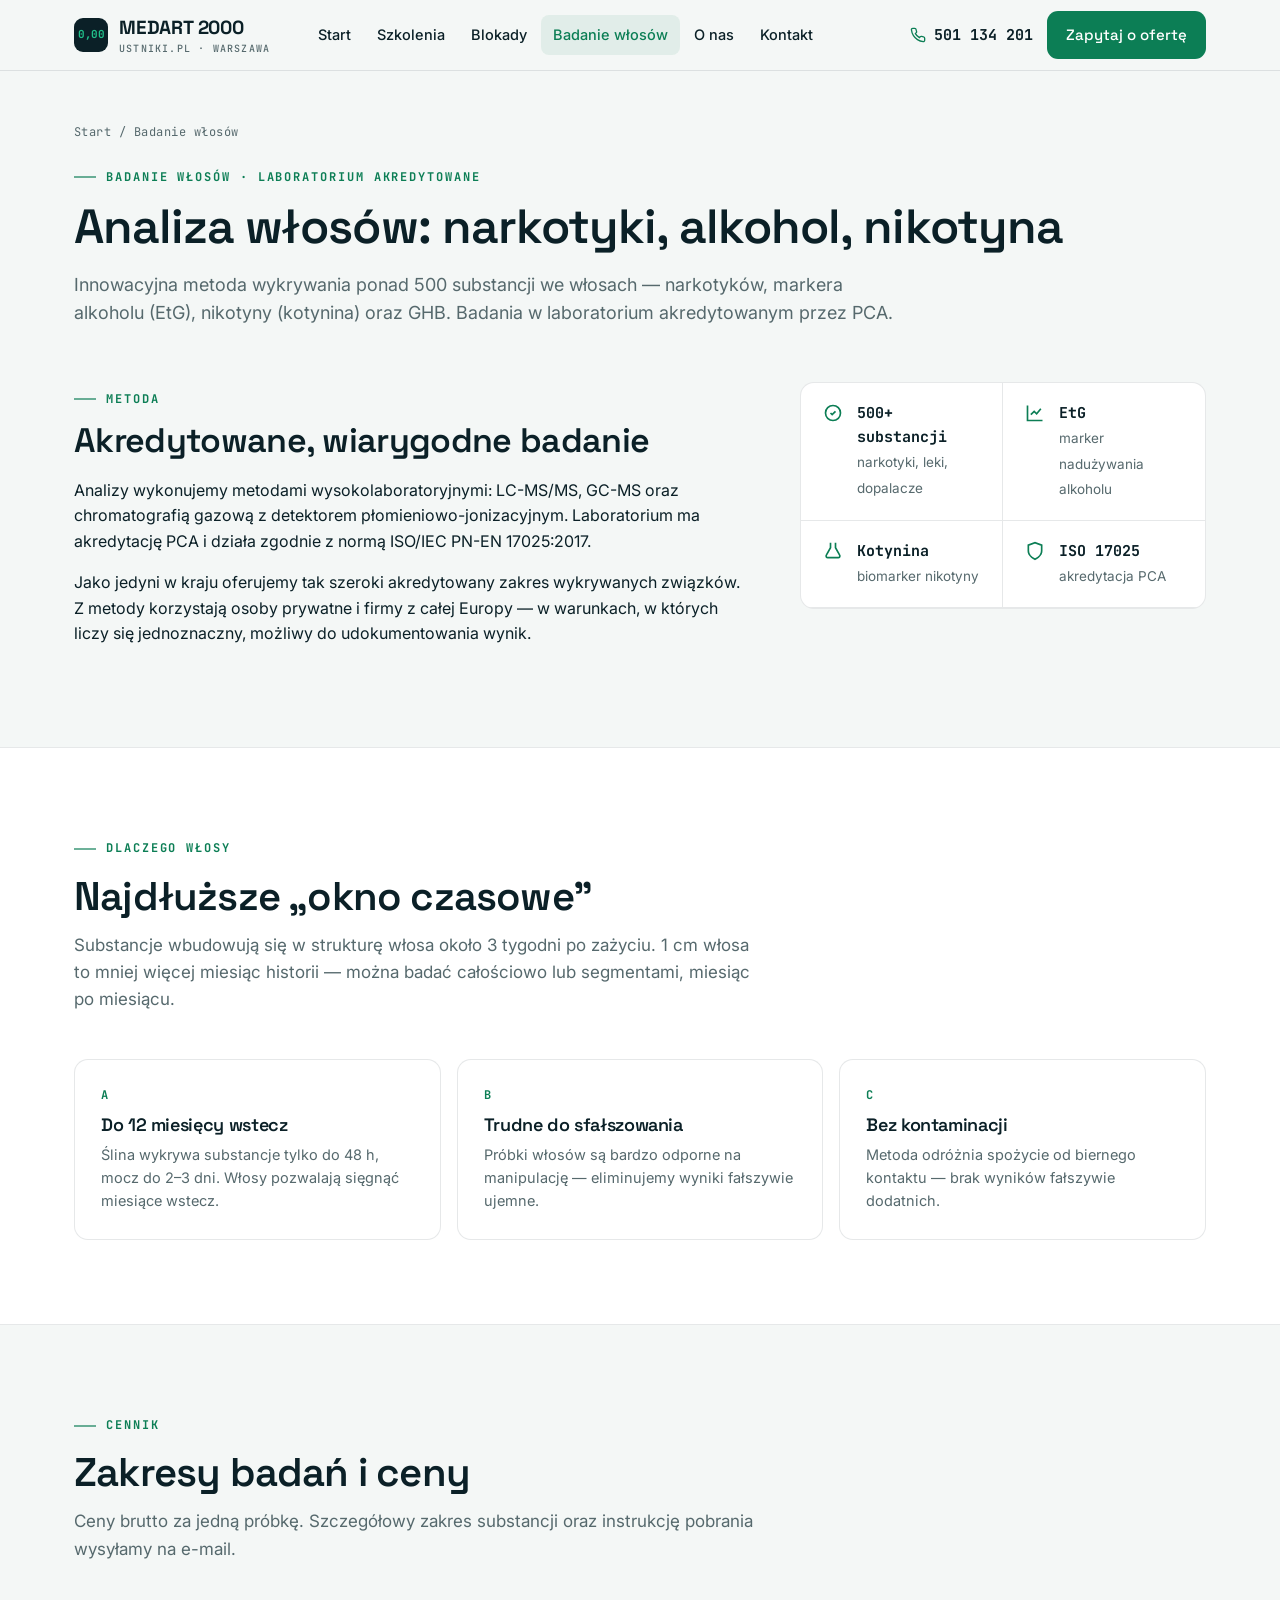
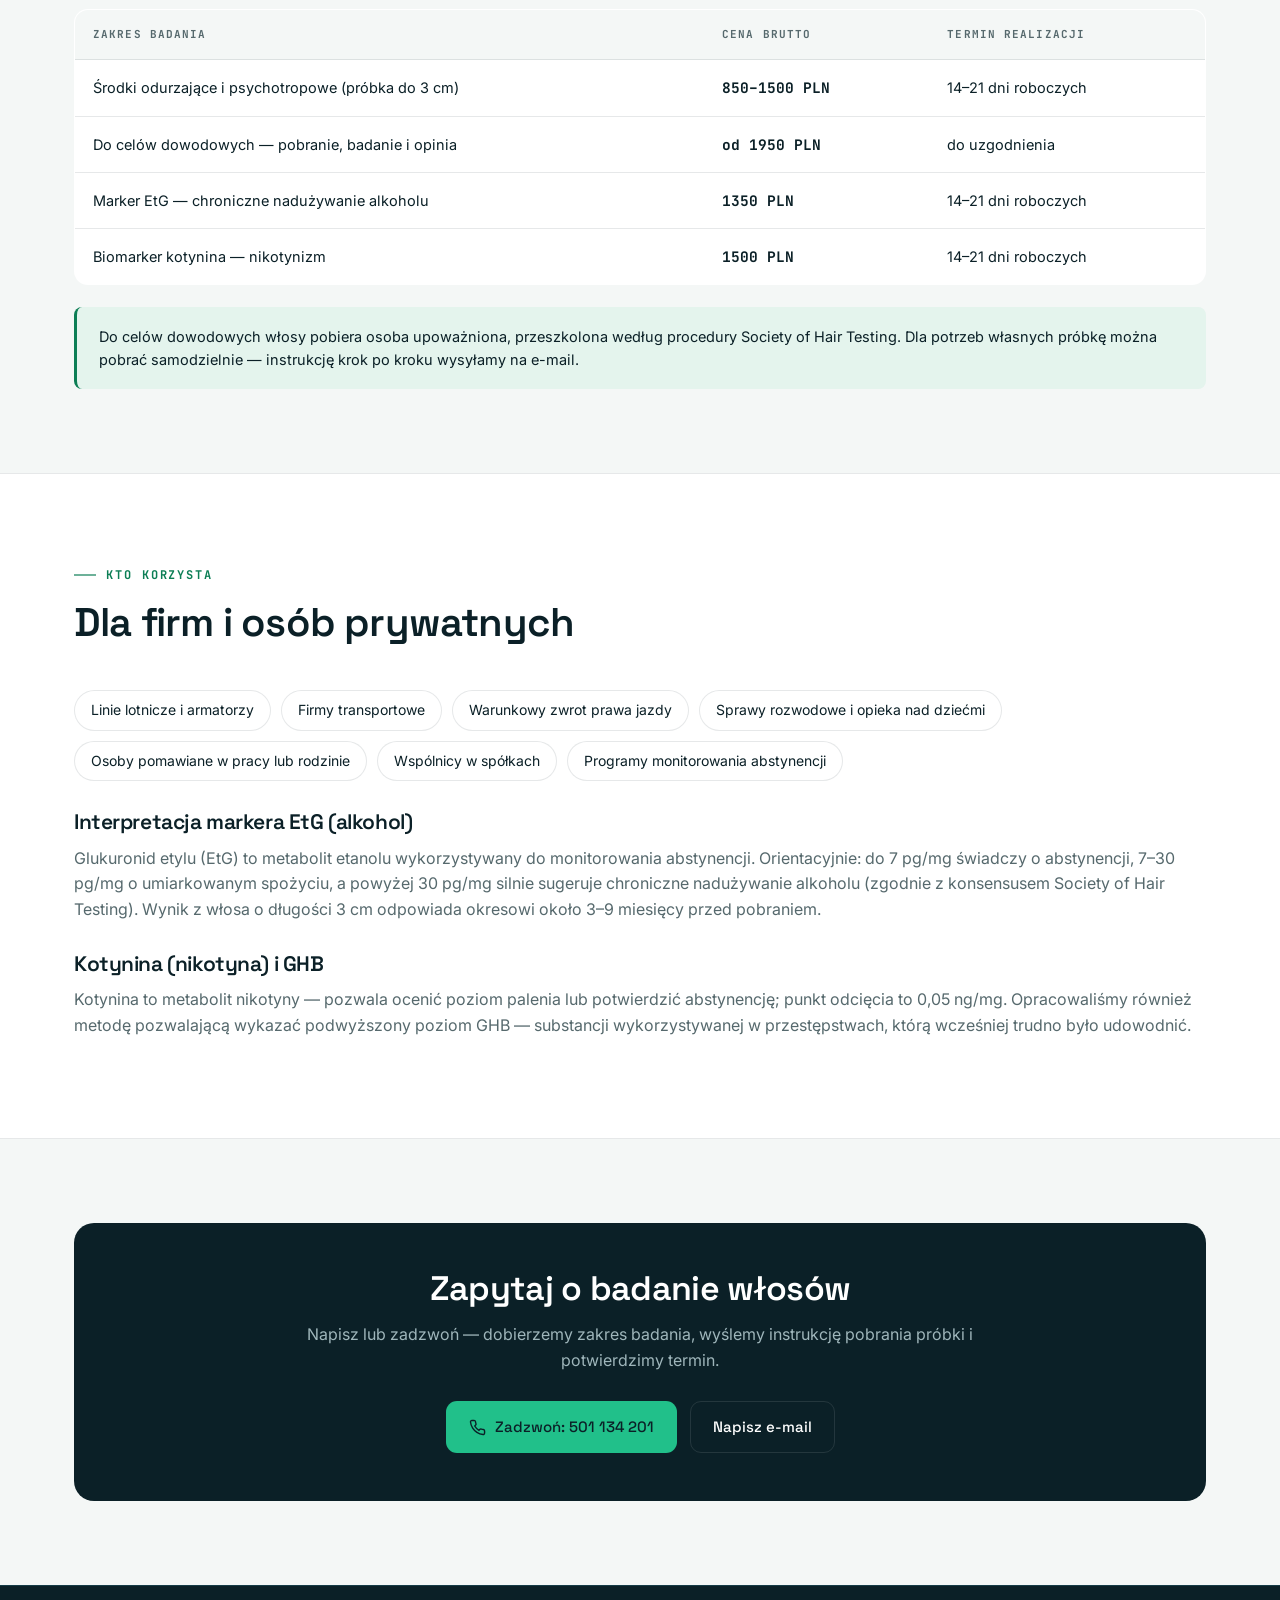
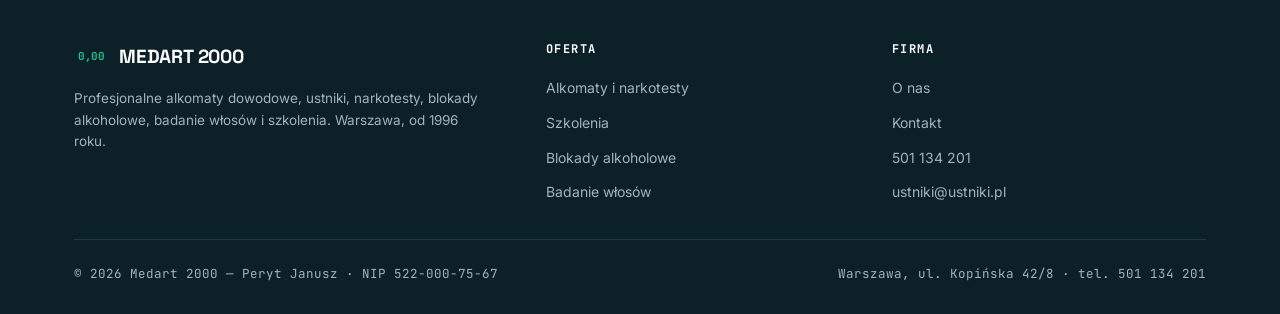
==== badanie-wlosow.html @ 9a1c4db0 "Rozbudowa: podstrony szkolenia, blokady, badanie włosów, o nas, kontakt + wspólny CSS/JS" ====
<!DOCTYPE html>
<html lang="pl">
<head>
<meta charset="UTF-8">
<meta name="viewport" content="width=device-width, initial-scale=1">
<title>Badanie włosów — narkotyki, alkohol (EtG), nikotyna | Medart 2000</title>
<meta name="description" content="Akredytowane (PCA, ISO 17025) badanie włosów na ponad 500 substancji: narkotyki, marker alkoholu EtG, kotynina, GHB. Cennik i terminy.">
<meta name="theme-color" content="#0B2027">
<meta property="og:title" content="Badanie włosów — narkotyki, alkohol (EtG), nikotyna | Medart 2000">
<meta property="og:description" content="Akredytowane (PCA, ISO 17025) badanie włosów na ponad 500 substancji: narkotyki, marker alkoholu EtG, kotynina, GHB. Cennik i terminy.">
<meta property="og:type" content="website">
<meta property="og:locale" content="pl_PL">
<link rel="preconnect" href="https://fonts.googleapis.com">
<link rel="preconnect" href="https://fonts.gstatic.com" crossorigin>
<link href="https://fonts.googleapis.com/css2?family=Space+Grotesk:wght@400;500;600;700&family=Inter:wght@400;500;600&family=JetBrains+Mono:wght@500;700&display=swap" rel="stylesheet">
<link rel="stylesheet" href="styles.css">
</head>
<body>
<header class="site-header">
  <div class="container">
    <nav class="nav" id="nav">
      <a href="index.html" class="brand" aria-label="Medart 2000 — strona główna">
        <span class="brand__mark"><span>0,00</span></span>
        <span>MEDART 2000<small>ustniki.pl · Warszawa</small></span>
      </a>
      <div class="nav__links"><a href="index.html">Start</a><a href="szkolenia.html">Szkolenia</a><a href="blokady.html">Blokady</a><a href="badanie-wlosow.html" class="is-active">Badanie włosów</a><a href="o-nas.html">O nas</a><a href="kontakt.html">Kontakt</a></div>
      <div class="nav__cta">
        <a href="tel:+48501134201" class="nav__phone" aria-label="Zadzwoń 501 134 201"><svg viewBox="0 0 24 24" fill="none" stroke="currentColor" stroke-width="2"><path d="M22 16.92v3a2 2 0 0 1-2.18 2 19.79 19.79 0 0 1-8.63-3.07 19.5 19.5 0 0 1-6-6 19.79 19.79 0 0 1-3.07-8.67A2 2 0 0 1 4.11 2h3a2 2 0 0 1 2 1.72c.13.96.36 1.9.7 2.81a2 2 0 0 1-.45 2.11L8.09 9.91a16 16 0 0 0 6 6l1.27-1.27a2 2 0 0 1 2.11-.45c.91.34 1.85.57 2.81.7A2 2 0 0 1 22 16.92z"/></svg><span>501 134 201</span></a>
        <a href="kontakt.html" class="btn btn--primary" style="padding:11px 18px">Zapytaj o ofertę</a>
        <button class="nav__toggle" id="navToggle" aria-label="Menu" aria-expanded="false"><span></span><span></span><span></span></button>
      </div>
    </nav>
  </div>
</header>
<main>

  <section class="page-header">
    <div class="container">
      <div class="reveal">
        <div class="breadcrumb"><a href="index.html">Start</a> / Badanie włosów</div>
        <span class="eyebrow">Badanie włosów · laboratorium akredytowane</span>
        <h1>Analiza włosów: narkotyki, alkohol, nikotyna</h1>
        <p class="lead">Innowacyjna metoda wykrywania ponad 500 substancji we włosach — narkotyków, markera alkoholu (EtG), nikotyny (kotynina) oraz GHB. Badania w laboratorium akredytowanym przez PCA.</p>
      </div>
    </div>
  </section>

  <section class="section" style="padding-top:48px">
    <div class="container">
      <div class="split">
        <div class="reveal prose">
          <span class="eyebrow">Metoda</span>
          <h2 style="font-size:clamp(24px,3vw,34px);margin:14px 0 18px">Akredytowane, wiarygodne badanie</h2>
          <p>Analizy wykonujemy metodami wysokolaboratoryjnymi: LC-MS/MS, GC-MS oraz chromatografią gazową z detektorem płomieniowo-jonizacyjnym. Laboratorium ma akredytację PCA i działa zgodnie z normą ISO/IEC PN-EN 17025:2017.</p>
          <p>Jako jedyni w kraju oferujemy tak szeroki akredytowany zakres wykrywanych związków. Z metody korzystają osoby prywatne i firmy z całej Europy — w warunkach, w których liczy się jednoznaczny, możliwy do udokumentowania wynik.</p>
        </div>
        <div class="reveal">
          <div class="specs">
            <div class="spec"><svg class="ico" viewBox="0 0 24 24" fill="none" stroke="currentColor" stroke-width="2"><circle cx="12" cy="12" r="9"/><path d="M9 12l2 2 4-4"/></svg><div><b>500+ substancji</b><span>narkotyki, leki, dopalacze</span></div></div>
            <div class="spec"><svg class="ico" viewBox="0 0 24 24" fill="none" stroke="currentColor" stroke-width="2"><path d="M3 3v18h18"/><path d="M7 14l4-4 3 3 5-6"/></svg><div><b>EtG</b><span>marker nadużywania alkoholu</span></div></div>
            <div class="spec"><svg class="ico" viewBox="0 0 24 24" fill="none" stroke="currentColor" stroke-width="2"><path d="M9 2v6l-5 9a2 2 0 0 0 2 3h12a2 2 0 0 0 2-3l-5-9V2"/></svg><div><b>Kotynina</b><span>biomarker nikotyny</span></div></div>
            <div class="spec"><svg class="ico" viewBox="0 0 24 24" fill="none" stroke="currentColor" stroke-width="2"><path d="M12 22s8-4 8-10V5l-8-3-8 3v7c0 6 8 10 8 10z"/></svg><div><b>ISO 17025</b><span>akredytacja PCA</span></div></div>
          </div>
        </div>
      </div>
    </div>
  </section>

  <section class="section section--alt">
    <div class="container">
      <div class="section__head reveal"><span class="eyebrow">Dlaczego włosy</span><h2>Najdłuższe „okno czasowe"</h2><p>Substancje wbudowują się w strukturę włosa około 3 tygodni po zażyciu. 1 cm włosa to mniej więcej miesiąc historii — można badać całościowo lub segmentami, miesiąc po miesiącu.</p></div>
      <div class="cards-3">
        <div class="fcard reveal"><span class="fcard__no">A</span><h3>Do 12 miesięcy wstecz</h3><p>Ślina wykrywa substancje tylko do 48 h, mocz do 2–3 dni. Włosy pozwalają sięgnąć miesiące wstecz.</p></div>
        <div class="fcard reveal"><span class="fcard__no">B</span><h3>Trudne do sfałszowania</h3><p>Próbki włosów są bardzo odporne na manipulację — eliminujemy wyniki fałszywie ujemne.</p></div>
        <div class="fcard reveal"><span class="fcard__no">C</span><h3>Bez kontaminacji</h3><p>Metoda odróżnia spożycie od biernego kontaktu — brak wyników fałszywie dodatnich.</p></div>
      </div>
    </div>
  </section>

  <section class="section">
    <div class="container">
      <div class="section__head reveal"><span class="eyebrow">Cennik</span><h2>Zakresy badań i ceny</h2><p>Ceny brutto za jedną próbkę. Szczegółowy zakres substancji oraz instrukcję pobrania wysyłamy na e-mail.</p></div>
      <div class="reveal" style="overflow-x:auto">
      <table class="ptable">
        <thead><tr><th>Zakres badania</th><th>Cena brutto</th><th>Termin realizacji</th></tr></thead>
        <tbody>
          <tr><td>Środki odurzające i psychotropowe (próbka do 3 cm)</td><td class="price">850–1500 PLN</td><td>14–21 dni roboczych</td></tr>
          <tr><td>Do celów dowodowych — pobranie, badanie i opinia</td><td class="price">od 1950 PLN</td><td>do uzgodnienia</td></tr>
          <tr><td>Marker EtG — chroniczne nadużywanie alkoholu</td><td class="price">1350 PLN</td><td>14–21 dni roboczych</td></tr>
          <tr><td>Biomarker kotynina — nikotynizm</td><td class="price">1500 PLN</td><td>14–21 dni roboczych</td></tr>
        </tbody>
      </table>
      </div>
      <div class="note reveal" style="margin-top:22px">Do celów dowodowych włosy pobiera osoba upoważniona, przeszkolona według procedury Society of Hair Testing. Dla potrzeb własnych próbkę można pobrać samodzielnie — instrukcję krok po kroku wysyłamy na e-mail.</div>
    </div>
  </section>

  <section class="section section--alt">
    <div class="container">
      <div class="section__head reveal"><span class="eyebrow">Kto korzysta</span><h2>Dla firm i osób prywatnych</h2></div>
      <div class="pills reveal">
        <span class="pill">Linie lotnicze i armatorzy</span>
        <span class="pill">Firmy transportowe</span>
        <span class="pill">Warunkowy zwrot prawa jazdy</span>
        <span class="pill">Sprawy rozwodowe i opieka nad dziećmi</span>
        <span class="pill">Osoby pomawiane w pracy lub rodzinie</span>
        <span class="pill">Wspólnicy w spółkach</span>
        <span class="pill">Programy monitorowania abstynencji</span>
      </div>
      <div class="prose reveal" style="margin-top:30px;max-width:none">
        <h3>Interpretacja markera EtG (alkohol)</h3>
        <p class="muted">Glukuronid etylu (EtG) to metabolit etanolu wykorzystywany do monitorowania abstynencji. Orientacyjnie: do 7 pg/mg świadczy o abstynencji, 7–30 pg/mg o umiarkowanym spożyciu, a powyżej 30 pg/mg silnie sugeruje chroniczne nadużywanie alkoholu (zgodnie z konsensusem Society of Hair Testing). Wynik z włosa o długości 3 cm odpowiada okresowi około 3–9 miesięcy przed pobraniem.</p>
        <h3>Kotynina (nikotyna) i GHB</h3>
        <p class="muted">Kotynina to metabolit nikotyny — pozwala ocenić poziom palenia lub potwierdzić abstynencję; punkt odcięcia to 0,05 ng/mg. Opracowaliśmy również metodę pozwalającą wykazać podwyższony poziom GHB — substancji wykorzystywanej w przestępstwach, którą wcześniej trudno było udowodnić.</p>
      </div>
    </div>
  </section>

  <section class="section">
    <div class="container">
      <div class="cta-band reveal">
        <h2>Zapytaj o badanie włosów</h2>
        <p>Napisz lub zadzwoń — dobierzemy zakres badania, wyślemy instrukcję pobrania próbki i potwierdzimy termin.</p>
        <div class="hero__actions">
          <a href="tel:+48501134201" class="btn btn--on-dark"><svg viewBox="0 0 24 24" fill="none" stroke="currentColor" stroke-width="2"><path d="M22 16.92v3a2 2 0 0 1-2.18 2 19.79 19.79 0 0 1-8.63-3.07 19.5 19.5 0 0 1-6-6 19.79 19.79 0 0 1-3.07-8.67A2 2 0 0 1 4.11 2h3a2 2 0 0 1 2 1.72c.13.96.36 1.9.7 2.81a2 2 0 0 1-.45 2.11L8.09 9.91a16 16 0 0 0 6 6l1.27-1.27a2 2 0 0 1 2.11-.45c.91.34 1.85.57 2.81.7A2 2 0 0 1 22 16.92z"/></svg>Zadzwoń: 501 134 201</a>
          <a href="mailto:ustniki@ustniki.pl?subject=Zapytanie%20o%20ofertę" class="btn btn--line-dark">Napisz e-mail</a>
        </div>
      </div>
    </div>
  </section>
</main>
<footer class="footer">
  <div class="container">
    <div class="footer__top">
      <div class="footer__brand">
        <span class="brand"><span class="brand__mark"><span>0,00</span></span><span>MEDART 2000</span></span>
        <p>Profesjonalne alkomaty dowodowe, ustniki, narkotesty, blokady alkoholowe, badanie włosów i szkolenia. Warszawa, od 1996 roku.</p>
      </div>
      <div>
        <h4>Oferta</h4>
        <ul>
          <li><a href="index.html#produkty">Alkomaty i narkotesty</a></li>
          <li><a href="szkolenia.html">Szkolenia</a></li>
          <li><a href="blokady.html">Blokady alkoholowe</a></li>
          <li><a href="badanie-wlosow.html">Badanie włosów</a></li>
        </ul>
      </div>
      <div>
        <h4>Firma</h4>
        <ul>
          <li><a href="o-nas.html">O nas</a></li>
          <li><a href="kontakt.html">Kontakt</a></li>
          <li><a href="tel:+48501134201">501 134 201</a></li>
          <li><a href="mailto:ustniki@ustniki.pl">ustniki@ustniki.pl</a></li>
        </ul>
      </div>
    </div>
    <div class="footer__legal">
      <span>© <span id="year"></span> Medart 2000 — Peryt Janusz · NIP 522-000-75-67</span>
      <span>Warszawa, ul. Kopińska 42/8 · tel. 501 134 201</span>
    </div>
  </div>
</footer>
<script src="script.js"></script>
</body>
</html>
---- styles.css ----
:root{
  --ink:#0B2027; --ink-2:#0F2A33; --ink-3:#163C47;
  --paper:#F4F7F6; --paper-2:#FFFFFF;
  --signal:#21C08A; --signal-deep:#0C7E55; --signal-soft:#E4F4ED;
  --amber:#E5A341; --danger:#E2603F;
  --ink-text:#0B2027; --muted:#56696D; --muted-d:#9FB6BB;
  --line:rgba(11,32,39,.10); --line-d:rgba(255,255,255,.10);
  --radius:14px; --radius-lg:20px; --container:1180px;
  --ease:cubic-bezier(.2,.7,.2,1);
}
*{box-sizing:border-box}
html{scroll-behavior:smooth}
body{margin:0;background:var(--paper);color:var(--ink-text);font-family:"Inter",system-ui,sans-serif;font-size:16px;line-height:1.6;-webkit-font-smoothing:antialiased;text-rendering:optimizeLegibility}
h1,h2,h3{font-family:"Space Grotesk",sans-serif;font-weight:600;line-height:1.08;letter-spacing:-.02em;margin:0}
p{margin:0}
a{color:inherit;text-decoration:none}
img{display:block;max-width:100%}
.container{max-width:var(--container);margin:0 auto;padding:0 24px}

.eyebrow{font-family:"JetBrains Mono",monospace;font-size:12px;font-weight:700;letter-spacing:.16em;text-transform:uppercase;color:var(--signal-deep);display:inline-flex;align-items:center;gap:10px}
.eyebrow::before{content:"";width:22px;height:2px;background:currentColor;opacity:.6}
.eyebrow--light{color:var(--signal)}

.btn{display:inline-flex;align-items:center;gap:9px;font-family:"Space Grotesk",sans-serif;font-weight:500;font-size:15px;padding:13px 22px;border-radius:11px;border:1.5px solid transparent;cursor:pointer;transition:transform .15s var(--ease),background .15s,border-color .15s,color .15s;white-space:nowrap}
.btn svg{width:17px;height:17px}
.btn--primary{background:var(--signal-deep);color:#fff}
.btn--primary:hover{background:#0a6c49;transform:translateY(-2px)}
.btn--ghost{border-color:var(--line);color:var(--ink-text);background:transparent}
.btn--ghost:hover{border-color:var(--ink-text);transform:translateY(-2px)}
.btn--on-dark{background:var(--signal);color:var(--ink)}
.btn--on-dark:hover{background:#37d49e;transform:translateY(-2px)}
.btn--line-dark{border-color:var(--line-d);color:#fff}
.btn--line-dark:hover{border-color:#fff;transform:translateY(-2px)}
:focus-visible{outline:3px solid var(--signal);outline-offset:3px;border-radius:6px}

/* HEADER */
.site-header{position:sticky;top:0;z-index:50;background:rgba(244,247,246,.86);backdrop-filter:blur(12px);border-bottom:1px solid var(--line)}
.nav{display:flex;align-items:center;gap:28px;height:70px}
.brand{display:flex;align-items:center;gap:11px;font-family:"Space Grotesk",sans-serif;font-weight:700;font-size:19px;letter-spacing:-.01em}
.brand__mark{width:34px;height:34px;border-radius:9px;background:var(--ink);display:grid;place-items:center;flex:none}
.brand__mark span{font-family:"JetBrains Mono",monospace;color:var(--signal);font-size:11px;font-weight:700;letter-spacing:-.5px}
.brand small{display:block;font-family:"JetBrains Mono",monospace;font-weight:500;font-size:10px;letter-spacing:.12em;color:var(--muted);text-transform:uppercase;margin-top:-2px}
.nav__links{display:flex;gap:2px;margin-left:8px}
.nav__links a{font-size:14.5px;font-weight:500;padding:8px 12px;border-radius:8px;color:var(--ink-text);transition:background .15s,color .15s}
.nav__links a:hover{background:rgba(11,32,39,.05)}
.nav__links a.is-active{color:var(--signal-deep);background:rgba(12,126,85,.08)}
.nav__cta{margin-left:auto;display:flex;align-items:center;gap:14px}
.nav__phone{display:inline-flex;align-items:center;gap:8px;font-family:"JetBrains Mono",monospace;font-weight:700;font-size:15px;color:var(--ink-text)}
.nav__phone svg{width:16px;height:16px;color:var(--signal-deep)}
.nav__toggle{display:none;background:none;border:1px solid var(--line);border-radius:9px;width:42px;height:42px;cursor:pointer}
.nav__toggle span{display:block;width:18px;height:2px;background:var(--ink);margin:3px auto;transition:.2s}

/* HERO */
.hero{padding:64px 0 72px;position:relative;overflow:hidden}
.hero__grid{display:grid;grid-template-columns:1.05fr .95fr;gap:56px;align-items:center}
.hero h1{font-size:clamp(34px,5vw,58px);margin:18px 0 0}
.hero h1 em{font-style:normal;color:var(--signal-deep)}
.hero__lead{font-size:18px;color:var(--muted);margin-top:20px;max-width:32em}
.hero__actions{display:flex;gap:13px;margin-top:30px;flex-wrap:wrap}
.hero__meta{display:flex;gap:26px;margin-top:34px;flex-wrap:wrap}
.hero__meta div{display:flex;flex-direction:column}
.hero__meta dt{font-family:"JetBrains Mono",monospace;font-size:22px;font-weight:700;color:var(--ink-text)}
.hero__meta dd{margin:0;font-size:13px;color:var(--muted)}

/* SYGNATURA: wyświetlacz alkomatu */
.device{background:linear-gradient(165deg,#13333D,#0B2027);border:1px solid var(--ink-3);border-radius:var(--radius-lg);padding:26px;box-shadow:0 30px 60px -24px rgba(11,32,39,.55);position:relative}
.device__top{display:flex;align-items:center;justify-content:space-between;font-family:"JetBrains Mono",monospace;font-size:11px;letter-spacing:.14em;color:var(--muted-d);text-transform:uppercase}
.device__top .live{display:inline-flex;align-items:center;gap:7px;color:var(--signal)}
.live .dot{width:8px;height:8px;border-radius:50%;background:var(--signal);box-shadow:0 0 0 0 rgba(33,192,138,.6);animation:pulse 2.4s infinite}
@keyframes pulse{0%{box-shadow:0 0 0 0 rgba(33,192,138,.5)}70%{box-shadow:0 0 0 9px rgba(33,192,138,0)}100%{box-shadow:0 0 0 0 rgba(33,192,138,0)}}
.device__screen{margin:18px 0 16px;background:#081A20;border:1px solid var(--ink-3);border-radius:12px;padding:26px 24px;text-align:center;position:relative;overflow:hidden}
.device__screen::after{content:"";position:absolute;inset:0;background:linear-gradient(90deg,transparent,rgba(33,192,138,.10),transparent);transform:translateX(-120%);animation:scan 5s var(--ease) infinite}
@keyframes scan{0%,60%{transform:translateX(-120%)}80%,100%{transform:translateX(120%)}}
.device__val{font-family:"JetBrains Mono",monospace;font-weight:700;font-size:clamp(46px,9vw,68px);color:var(--signal);line-height:1;letter-spacing:1px;text-shadow:0 0 22px rgba(33,192,138,.35)}
.device__val .unit{font-size:.4em;color:var(--muted-d);margin-left:6px}
.device__status{margin-top:10px;font-family:"JetBrains Mono",monospace;font-size:13px;letter-spacing:.12em;color:var(--muted-d)}
.device__status strong{color:var(--signal)}
.scale{margin-top:4px}
.scale__track{position:relative;height:34px;margin:14px 6px 6px}
.scale__line{position:absolute;top:50%;left:0;right:0;height:2px;background:var(--ink-3)}
.scale__tick{position:absolute;top:50%;width:1px;height:9px;background:var(--muted-d);transform:translateY(-50%);opacity:.5}
.scale__thr{position:absolute;top:50%;width:2px;height:16px;transform:translate(-50%,-50%)}
.scale__thr--a{background:var(--amber)}
.scale__thr--b{background:var(--danger)}
.scale__thr label{position:absolute;top:-18px;left:50%;transform:translateX(-50%);font-family:"JetBrains Mono",monospace;font-size:9px;letter-spacing:.05em;white-space:nowrap}
.scale__thr--a label{color:var(--amber)}
.scale__thr--b label{color:var(--danger)}
.scale__marker{position:absolute;top:50%;left:2%;width:13px;height:13px;border-radius:50%;background:var(--signal);transform:translate(-50%,-50%);box-shadow:0 0 14px rgba(33,192,138,.7);border:2px solid #081A20}
.scale__ends{display:flex;justify-content:space-between;font-family:"JetBrains Mono",monospace;font-size:10px;color:var(--muted-d)}
.device__foot{margin-top:18px;padding-top:16px;border-top:1px solid var(--ink-3);font-size:12.5px;color:var(--muted-d);display:flex;align-items:center;gap:9px}
.device__foot svg{width:15px;height:15px;color:var(--signal);flex:none}

/* TRUST STRIP */
.trust{border-top:1px solid var(--line);border-bottom:1px solid var(--line);background:var(--paper-2)}
.trust__grid{display:grid;grid-template-columns:repeat(4,1fr);gap:0}
.trust__item{padding:26px 24px;display:flex;flex-direction:column;gap:6px}
.trust__item:not(:last-child){border-right:1px solid var(--line)}
.trust__item h3{font-size:16px}
.trust__item p{font-size:13.5px;color:var(--muted)}
.trust__item .ico{width:26px;height:26px;color:var(--signal-deep);margin-bottom:6px}

/* SECTIONS */
.section{padding:84px 0}
.section--dark{background:var(--ink);color:#fff}
.section--dark h2{color:#fff}
.section--alt{background:var(--paper-2);border-top:1px solid var(--line);border-bottom:1px solid var(--line)}
.section__head{max-width:680px;margin-bottom:46px}
.section__head--center{margin-left:auto;margin-right:auto;text-align:center}
.section__head--center .eyebrow{justify-content:center}
.section__head h2{font-size:clamp(27px,3.6vw,40px);margin-top:16px}
.section__head p{color:var(--muted);font-size:17px;margin-top:14px}
.section--dark .section__head p{color:var(--muted-d)}

/* kategorie */
.cats{display:grid;grid-template-columns:repeat(3,1fr);gap:16px}
.cat{border:1px solid var(--line);border-radius:var(--radius);padding:24px;background:var(--paper-2);transition:transform .18s var(--ease),border-color .18s,box-shadow .18s;display:flex;flex-direction:column;gap:8px}
.cat:hover{transform:translateY(-3px);border-color:var(--signal);box-shadow:0 18px 36px -22px rgba(11,32,39,.4)}
.cat__no{font-family:"JetBrains Mono",monospace;font-size:12px;color:var(--muted);letter-spacing:.1em}
.cat h3{font-size:19px;margin-top:4px}
.cat p{font-size:14px;color:var(--muted)}
.cat__go{margin-top:auto;padding-top:12px;font-family:"JetBrains Mono",monospace;font-size:12.5px;font-weight:700;color:var(--signal-deep);display:inline-flex;align-items:center;gap:7px}
.cat__go svg{width:14px;height:14px;transition:transform .15s}
.cat:hover .cat__go svg{transform:translateX(4px)}

/* produkty */
.products{display:grid;grid-template-columns:repeat(3,1fr);gap:18px}
.product{background:var(--paper-2);border:1px solid var(--line);border-radius:var(--radius);overflow:hidden;display:flex;flex-direction:column;transition:transform .18s var(--ease),box-shadow .18s,border-color .18s}
.product:hover{transform:translateY(-3px);box-shadow:0 20px 40px -24px rgba(11,32,39,.45);border-color:var(--line)}
.product__media{height:180px;background:#fff;display:grid;place-items:center;padding:18px;border-bottom:1px solid var(--line);position:relative;overflow:hidden}
.product__media img{max-height:100%;max-width:100%;width:auto;height:auto;object-fit:contain}
.product__tag{position:absolute;top:12px;left:12px;font-family:"JetBrains Mono",monospace;font-size:10px;font-weight:700;letter-spacing:.08em;text-transform:uppercase;background:var(--signal-soft);color:var(--signal-deep);padding:4px 9px;border-radius:6px}
.product__body{padding:18px 18px 20px;display:flex;flex-direction:column;gap:10px;flex:1}
.product__cat{font-family:"JetBrains Mono",monospace;font-size:11px;letter-spacing:.08em;text-transform:uppercase;color:var(--muted)}
.product h3{font-size:17px;line-height:1.22}
.product__note{font-size:13px;color:var(--muted)}
.product__foot{margin-top:auto;display:flex;align-items:center;justify-content:space-between;gap:10px;padding-top:8px}
.product__price{font-family:"JetBrains Mono",monospace;font-weight:700;font-size:19px;color:var(--ink-text)}
.product__price small{font-size:11px;color:var(--muted);font-weight:500}
.product__ask{font-family:"Space Grotesk",sans-serif;font-weight:500;font-size:13.5px;color:var(--signal-deep);border:1.5px solid var(--line);padding:9px 14px;border-radius:9px;transition:.15s}
.product__ask:hover{border-color:var(--signal-deep);background:var(--signal-deep);color:#fff}
.products__more{text-align:center;margin-top:36px}

/* usługi (dark) */
.services{display:grid;grid-template-columns:repeat(2,1fr);gap:16px}
.service{border:1px solid var(--line-d);border-radius:var(--radius);padding:28px;background:var(--ink-2);transition:border-color .18s,transform .18s;display:flex;flex-direction:column}
.service:hover{border-color:var(--signal);transform:translateY(-3px)}
.service .ico{width:30px;height:30px;color:var(--signal);margin-bottom:14px}
.service h3{font-size:20px;color:#fff}
.service p{font-size:14.5px;color:var(--muted-d);margin-top:10px}
.service .cat__go{color:var(--signal)}

/* why / split */
.why{display:grid;grid-template-columns:1fr 1fr;gap:56px;align-items:center}
.why__list{display:flex;flex-direction:column;gap:20px;margin-top:28px}
.why__item{display:flex;gap:16px}
.why__item .num{font-family:"JetBrains Mono",monospace;font-weight:700;color:var(--signal-deep);font-size:14px;padding-top:2px;flex:none}
.why__item h3{font-size:17px}
.why__item p{font-size:14.5px;color:var(--muted);margin-top:3px}
.why__panel{background:var(--ink);border-radius:var(--radius-lg);padding:36px;color:#fff}
.why__panel .eyebrow{margin-bottom:14px}
.why__quote{font-family:"Space Grotesk",sans-serif;font-size:22px;line-height:1.32;font-weight:500}
.why__sign{margin-top:22px;font-size:14px;color:var(--muted-d);font-family:"JetBrains Mono",monospace}

/* ---------- KOMPONENTY PODSTRON ---------- */
.page-header{padding:52px 0 6px}
.breadcrumb{font-family:"JetBrains Mono",monospace;font-size:12px;color:var(--muted);margin-bottom:18px;letter-spacing:.04em}
.breadcrumb a:hover{color:var(--signal-deep)}
.page-header h1{font-size:clamp(30px,4.4vw,48px);margin-top:14px}
.page-header .lead{font-size:18px;color:var(--muted);margin-top:18px;max-width:46em}

.prose{max-width:50em}
.prose p{margin:0 0 16px}
.prose p.muted{color:var(--muted)}
.prose h3{font-size:21px;margin:30px 0 12px}

.split{display:grid;grid-template-columns:1.25fr .75fr;gap:48px;align-items:start}

.cards-2{display:grid;grid-template-columns:repeat(2,1fr);gap:16px}
.cards-3{display:grid;grid-template-columns:repeat(3,1fr);gap:16px}
.fcard{border:1px solid var(--line);border-radius:var(--radius);padding:26px;background:var(--paper-2);display:flex;flex-direction:column;gap:9px}
.fcard__no{font-family:"JetBrains Mono",monospace;font-size:12px;color:var(--signal-deep);letter-spacing:.1em;font-weight:700}
.fcard h3{font-size:18px}
.fcard p{font-size:14.5px;color:var(--muted)}
.fcard .meta{font-family:"JetBrains Mono",monospace;font-size:12px;color:var(--muted);margin-top:auto;padding-top:12px}

.proglist{counter-reset:p;list-style:none;margin:0;padding:0;display:grid;grid-template-columns:1fr 1fr;gap:13px 36px}
.proglist li{display:flex;gap:14px;font-size:15px;align-items:flex-start}
.proglist li::before{content:counter(p,decimal-leading-zero);counter-increment:p;font-family:"JetBrains Mono",monospace;font-weight:700;color:var(--signal-deep);font-size:13px;flex:none;padding-top:2px}

.steps{display:grid;grid-template-columns:repeat(3,1fr);gap:16px}
.step{border:1px solid var(--line);border-radius:var(--radius);padding:26px;background:var(--paper-2)}
.step__no{font-family:"JetBrains Mono",monospace;font-size:38px;font-weight:700;color:var(--signal);opacity:.28;line-height:1}
.step h3{font-size:17px;margin-top:8px}
.step p{font-size:14px;color:var(--muted);margin-top:8px}

.specs{display:grid;grid-template-columns:1fr 1fr;border:1px solid var(--line);border-radius:var(--radius);overflow:hidden;background:var(--paper-2)}
.spec{display:flex;gap:14px;padding:18px 22px;border-bottom:1px solid var(--line)}
.spec:nth-child(odd){border-right:1px solid var(--line)}
.spec .ico{width:20px;height:20px;color:var(--signal-deep);flex:none;margin-top:2px}
.spec b{font-family:"JetBrains Mono",monospace;font-size:15px;display:block;font-weight:700}
.spec span{font-size:13.5px;color:var(--muted)}

.pills{display:flex;flex-wrap:wrap;gap:10px}
.pill{border:1px solid var(--line);border-radius:999px;padding:8px 16px;font-size:14px;background:var(--paper-2)}

.ptable{width:100%;border-collapse:collapse;background:var(--paper-2);border:1px solid var(--line);border-radius:var(--radius);overflow:hidden}
.ptable th,.ptable td{text-align:left;padding:16px 18px;border-bottom:1px solid var(--line);font-size:14.5px;vertical-align:top}
.ptable thead th{font-family:"JetBrains Mono",monospace;font-size:11px;letter-spacing:.1em;text-transform:uppercase;color:var(--muted);background:var(--paper)}
.ptable td.price{font-family:"JetBrains Mono",monospace;font-weight:700;white-space:nowrap}
.ptable tr:last-child td{border-bottom:0}

.note{border-left:3px solid var(--signal-deep);background:var(--signal-soft);padding:18px 22px;border-radius:8px;font-size:14.5px}

.cta-band{background:var(--ink);border-radius:var(--radius-lg);padding:48px;color:#fff;text-align:center}
.cta-band h2{color:#fff;font-size:clamp(24px,3vw,34px)}
.cta-band p{color:var(--muted-d);margin:14px auto 0;max-width:42em;font-size:16px}
.cta-band .hero__actions{justify-content:center;margin-top:28px}

/* kontakt */
.contact{display:grid;grid-template-columns:1fr 1fr;gap:40px}
.contact__card{background:var(--paper-2);border:1px solid var(--line);border-radius:var(--radius-lg);padding:32px}
.contact__row{display:flex;gap:14px;padding:16px 0;border-bottom:1px solid var(--line)}
.contact__row:last-child{border-bottom:0}
.contact__row .ico{width:20px;height:20px;color:var(--signal-deep);flex:none;margin-top:3px}
.contact__row .k{font-family:"JetBrains Mono",monospace;font-size:11px;letter-spacing:.1em;text-transform:uppercase;color:var(--muted)}
.contact__row .v{font-size:16px;font-weight:500;margin-top:2px;word-break:break-word}
.contact__row .v a:hover{color:var(--signal-deep)}
.contact__cta{background:var(--ink);border-radius:var(--radius-lg);padding:36px;color:#fff;display:flex;flex-direction:column;justify-content:center}
.contact__cta h2{color:#fff;font-size:27px}
.contact__cta p{color:var(--muted-d);margin-top:14px;font-size:15.5px}
.contact__cta .hero__actions{margin-top:26px}

/* footer */
.footer{background:var(--ink);color:var(--muted-d);padding:54px 0 30px;border-top:1px solid var(--ink-3)}
.footer__top{display:grid;grid-template-columns:1.4fr 1fr 1fr;gap:32px;padding-bottom:34px;border-bottom:1px solid var(--ink-3)}
.footer h4{font-family:"JetBrains Mono",monospace;font-size:12px;letter-spacing:.12em;text-transform:uppercase;color:#fff;margin:0 0 16px}
.footer ul{list-style:none;margin:0;padding:0;display:flex;flex-direction:column;gap:9px}
.footer a{font-size:14px}
.footer a:hover{color:var(--signal)}
.footer__brand .brand{color:#fff}
.footer__brand p{font-size:13.5px;margin-top:14px;max-width:30em}
.footer__legal{display:flex;justify-content:space-between;flex-wrap:wrap;gap:12px;padding-top:24px;font-size:12.5px;font-family:"JetBrains Mono",monospace}

.reveal{opacity:0;transform:translateY(18px);transition:opacity .6s var(--ease),transform .6s var(--ease)}
.reveal.in{opacity:1;transform:none}

/* RESPONSIVE */
@media (max-width:980px){
  .hero__grid{grid-template-columns:1fr;gap:40px}
  .why,.contact,.split{grid-template-columns:1fr;gap:32px}
  .trust__grid{grid-template-columns:repeat(2,1fr)}
  .trust__item:nth-child(2){border-right:0}
  .trust__item:nth-child(1),.trust__item:nth-child(2){border-bottom:1px solid var(--line)}
  .cats,.products,.services,.cards-2,.cards-3,.steps{grid-template-columns:repeat(2,1fr)}
  .specs{grid-template-columns:1fr}
  .spec:nth-child(odd){border-right:0}
  .proglist{grid-template-columns:1fr}
  .footer__top{grid-template-columns:1fr 1fr}
}
@media (max-width:720px){
  .nav__links,.nav__phone span{display:none}
  .nav__toggle{display:block}
  .nav.open .nav__links{display:flex;position:absolute;top:70px;left:0;right:0;flex-direction:column;background:var(--paper-2);border-bottom:1px solid var(--line);padding:12px;gap:2px;z-index:60}
  .nav.open .nav__links a{padding:13px}
  .section{padding:60px 0}
  .cats,.products,.services,.cards-2,.cards-3,.steps{grid-template-columns:1fr}
  .footer__top{grid-template-columns:1fr}
  .cta-band{padding:34px 22px}
  .ptable thead{display:none}
  .ptable td{display:block;border-bottom:0;padding:6px 18px}
  .ptable tr{display:block;border-bottom:1px solid var(--line);padding:12px 0}
}
@media (prefers-reduced-motion:reduce){
  *{animation:none!important;scroll-behavior:auto}
  .reveal{opacity:1;transform:none}
}
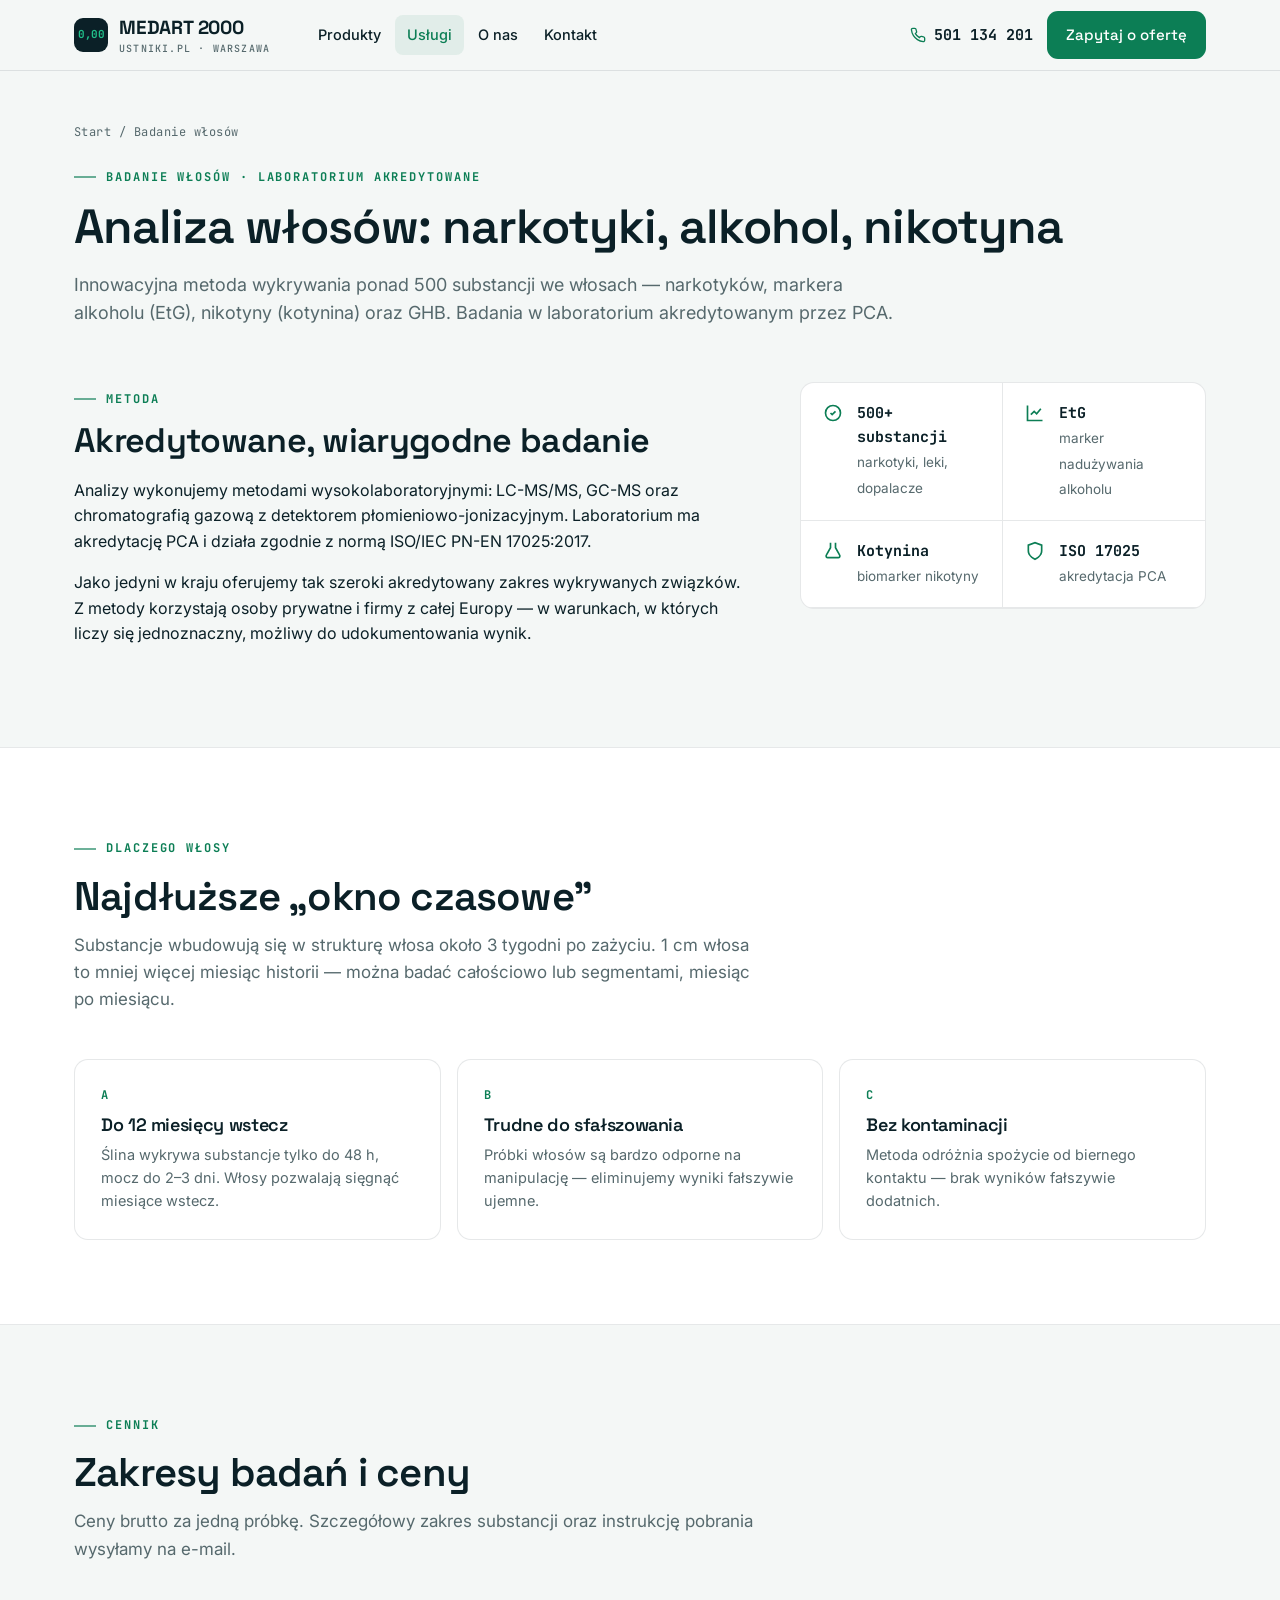
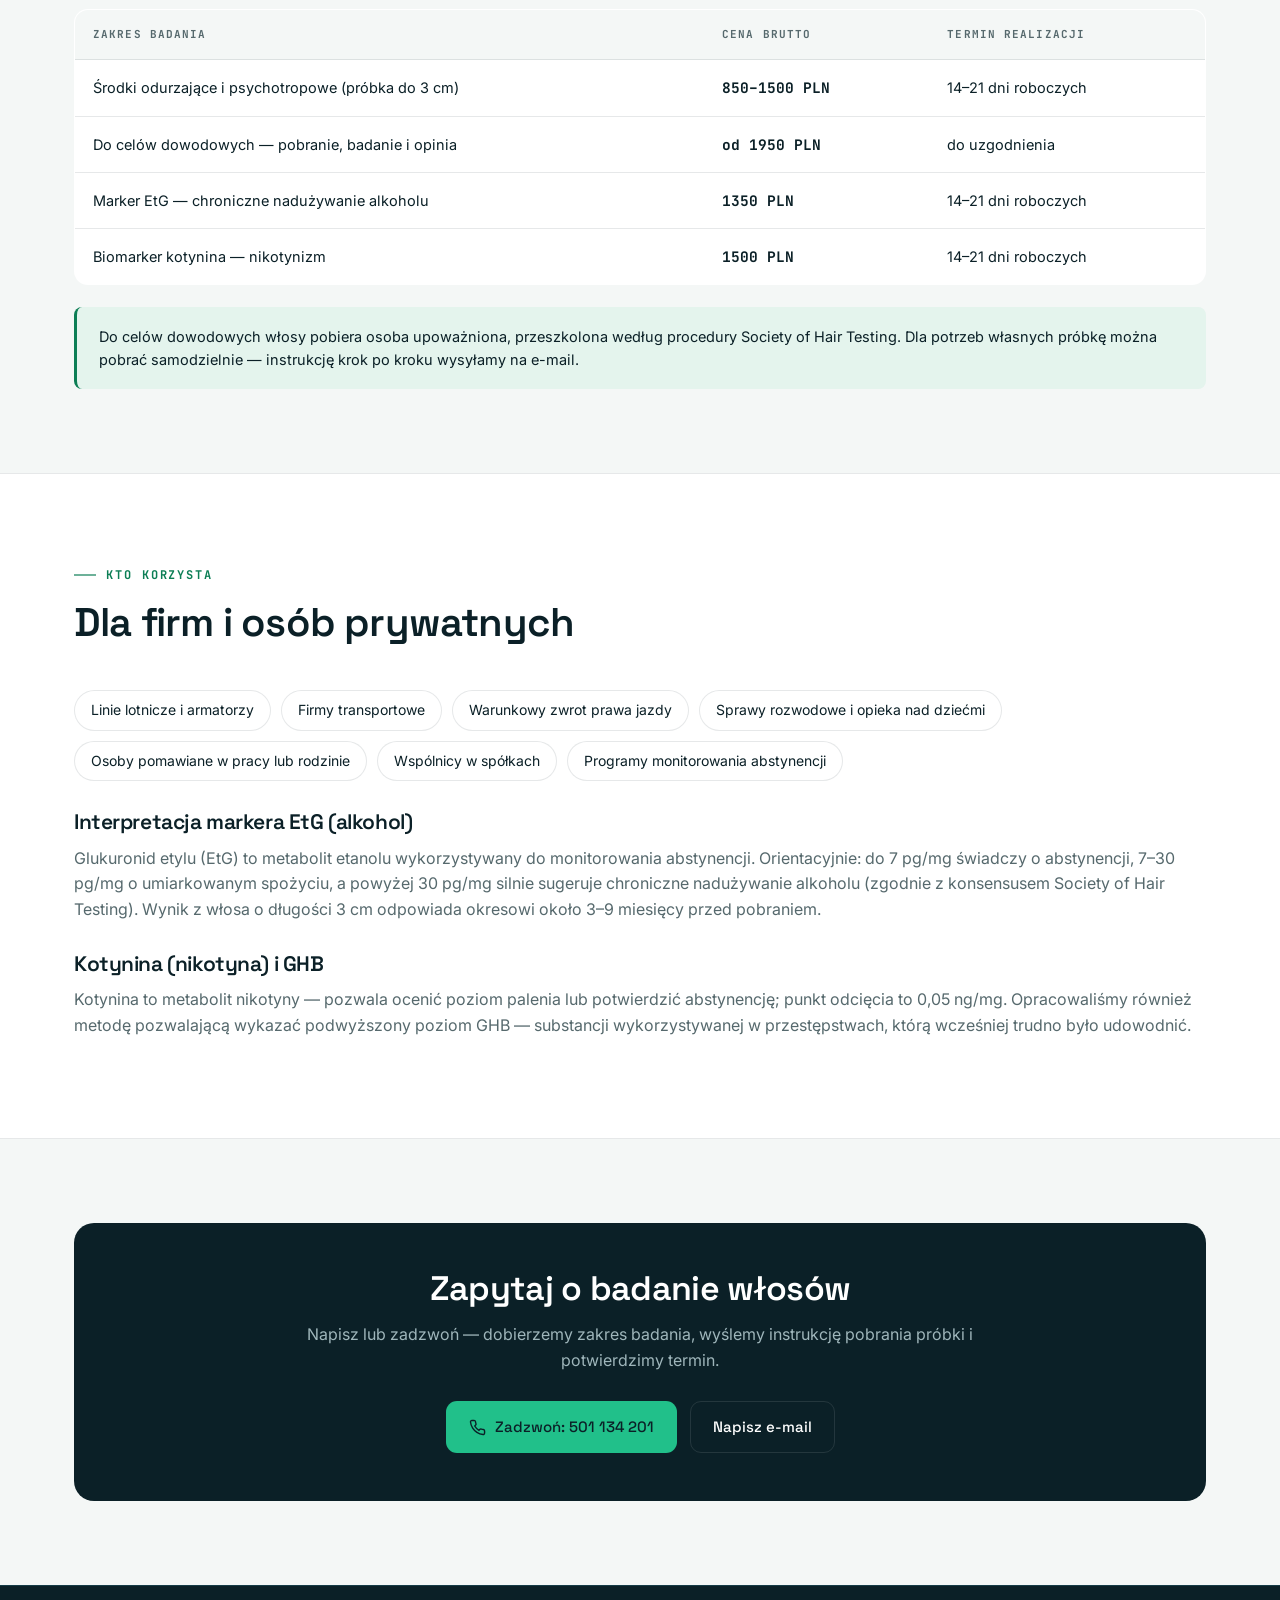
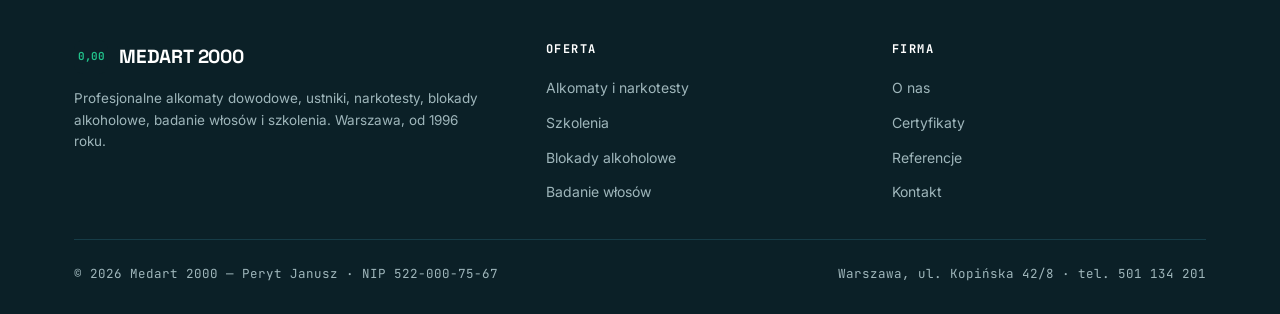
==== commit 2df6a042: "Uproszczone górne menu (Produkty/Usługi/O nas/Kontakt) + komplet podstron" ====
--- a/badanie-wlosow.html
+++ b/badanie-wlosow.html
@@ -23,7 +23,7 @@
         <span class="brand__mark"><span>0,00</span></span>
         <span>MEDART 2000<small>ustniki.pl · Warszawa</small></span>
       </a>
-      <div class="nav__links"><a href="index.html">Start</a><a href="szkolenia.html">Szkolenia</a><a href="blokady.html">Blokady</a><a href="badanie-wlosow.html" class="is-active">Badanie włosów</a><a href="o-nas.html">O nas</a><a href="kontakt.html">Kontakt</a></div>
+      <div class="nav__links"><a href="produkty.html">Produkty</a><a href="index.html#uslugi" class="is-active">Usługi</a><a href="o-nas.html">O nas</a><a href="kontakt.html">Kontakt</a></div>
       <div class="nav__cta">
         <a href="tel:+48501134201" class="nav__phone" aria-label="Zadzwoń 501 134 201"><svg viewBox="0 0 24 24" fill="none" stroke="currentColor" stroke-width="2"><path d="M22 16.92v3a2 2 0 0 1-2.18 2 19.79 19.79 0 0 1-8.63-3.07 19.5 19.5 0 0 1-6-6 19.79 19.79 0 0 1-3.07-8.67A2 2 0 0 1 4.11 2h3a2 2 0 0 1 2 1.72c.13.96.36 1.9.7 2.81a2 2 0 0 1-.45 2.11L8.09 9.91a16 16 0 0 0 6 6l1.27-1.27a2 2 0 0 1 2.11-.45c.91.34 1.85.57 2.81.7A2 2 0 0 1 22 16.92z"/></svg><span>501 134 201</span></a>
         <a href="kontakt.html" class="btn btn--primary" style="padding:11px 18px">Zapytaj o ofertę</a>
@@ -139,7 +139,7 @@
       <div>
         <h4>Oferta</h4>
         <ul>
-          <li><a href="index.html#produkty">Alkomaty i narkotesty</a></li>
+          <li><a href="produkty.html">Alkomaty i narkotesty</a></li>
           <li><a href="szkolenia.html">Szkolenia</a></li>
           <li><a href="blokady.html">Blokady alkoholowe</a></li>
           <li><a href="badanie-wlosow.html">Badanie włosów</a></li>
@@ -149,9 +149,9 @@
         <h4>Firma</h4>
         <ul>
           <li><a href="o-nas.html">O nas</a></li>
+          <li><a href="certyfikaty.html">Certyfikaty</a></li>
+          <li><a href="referencje.html">Referencje</a></li>
           <li><a href="kontakt.html">Kontakt</a></li>
-          <li><a href="tel:+48501134201">501 134 201</a></li>
-          <li><a href="mailto:ustniki@ustniki.pl">ustniki@ustniki.pl</a></li>
         </ul>
       </div>
     </div>
--- a/styles.css
+++ b/styles.css
@@ -140,6 +140,16 @@
 .product__ask:hover{border-color:var(--signal-deep);background:var(--signal-deep);color:#fff}
 .products__more{text-align:center;margin-top:36px}
 
+.catalog-group{margin-bottom:50px}
+.catalog-group:last-child{margin-bottom:0}
+
+/* galeria certyfikatów / referencji */
+.gallery{display:grid;grid-template-columns:repeat(3,1fr);gap:18px}
+.gallery__item{border:1px solid var(--line);border-radius:var(--radius);background:var(--paper-2);padding:14px;display:flex;flex-direction:column;gap:11px;transition:transform .18s var(--ease),box-shadow .18s,border-color .18s}
+.gallery__item:hover{transform:translateY(-3px);box-shadow:0 18px 36px -22px rgba(11,32,39,.4);border-color:var(--signal)}
+.gallery__item img{width:100%;height:300px;object-fit:contain;background:#fff;border-radius:8px;border:1px solid var(--line)}
+.gallery__cap{font-family:"JetBrains Mono",monospace;font-size:12px;letter-spacing:.04em;color:var(--muted)}
+
 /* usługi (dark) */
 .services{display:grid;grid-template-columns:repeat(2,1fr);gap:16px}
 .service{border:1px solid var(--line-d);border-radius:var(--radius);padding:28px;background:var(--ink-2);transition:border-color .18s,transform .18s;display:flex;flex-direction:column}
@@ -252,6 +262,7 @@
   .trust__item:nth-child(2){border-right:0}
   .trust__item:nth-child(1),.trust__item:nth-child(2){border-bottom:1px solid var(--line)}
   .cats,.products,.services,.cards-2,.cards-3,.steps{grid-template-columns:repeat(2,1fr)}
+  .gallery{grid-template-columns:repeat(2,1fr)}
   .specs{grid-template-columns:1fr}
   .spec:nth-child(odd){border-right:0}
   .proglist{grid-template-columns:1fr}
@@ -264,6 +275,7 @@
   .nav.open .nav__links a{padding:13px}
   .section{padding:60px 0}
   .cats,.products,.services,.cards-2,.cards-3,.steps{grid-template-columns:1fr}
+  .gallery{grid-template-columns:1fr}
   .footer__top{grid-template-columns:1fr}
   .cta-band{padding:34px 22px}
   .ptable thead{display:none}
